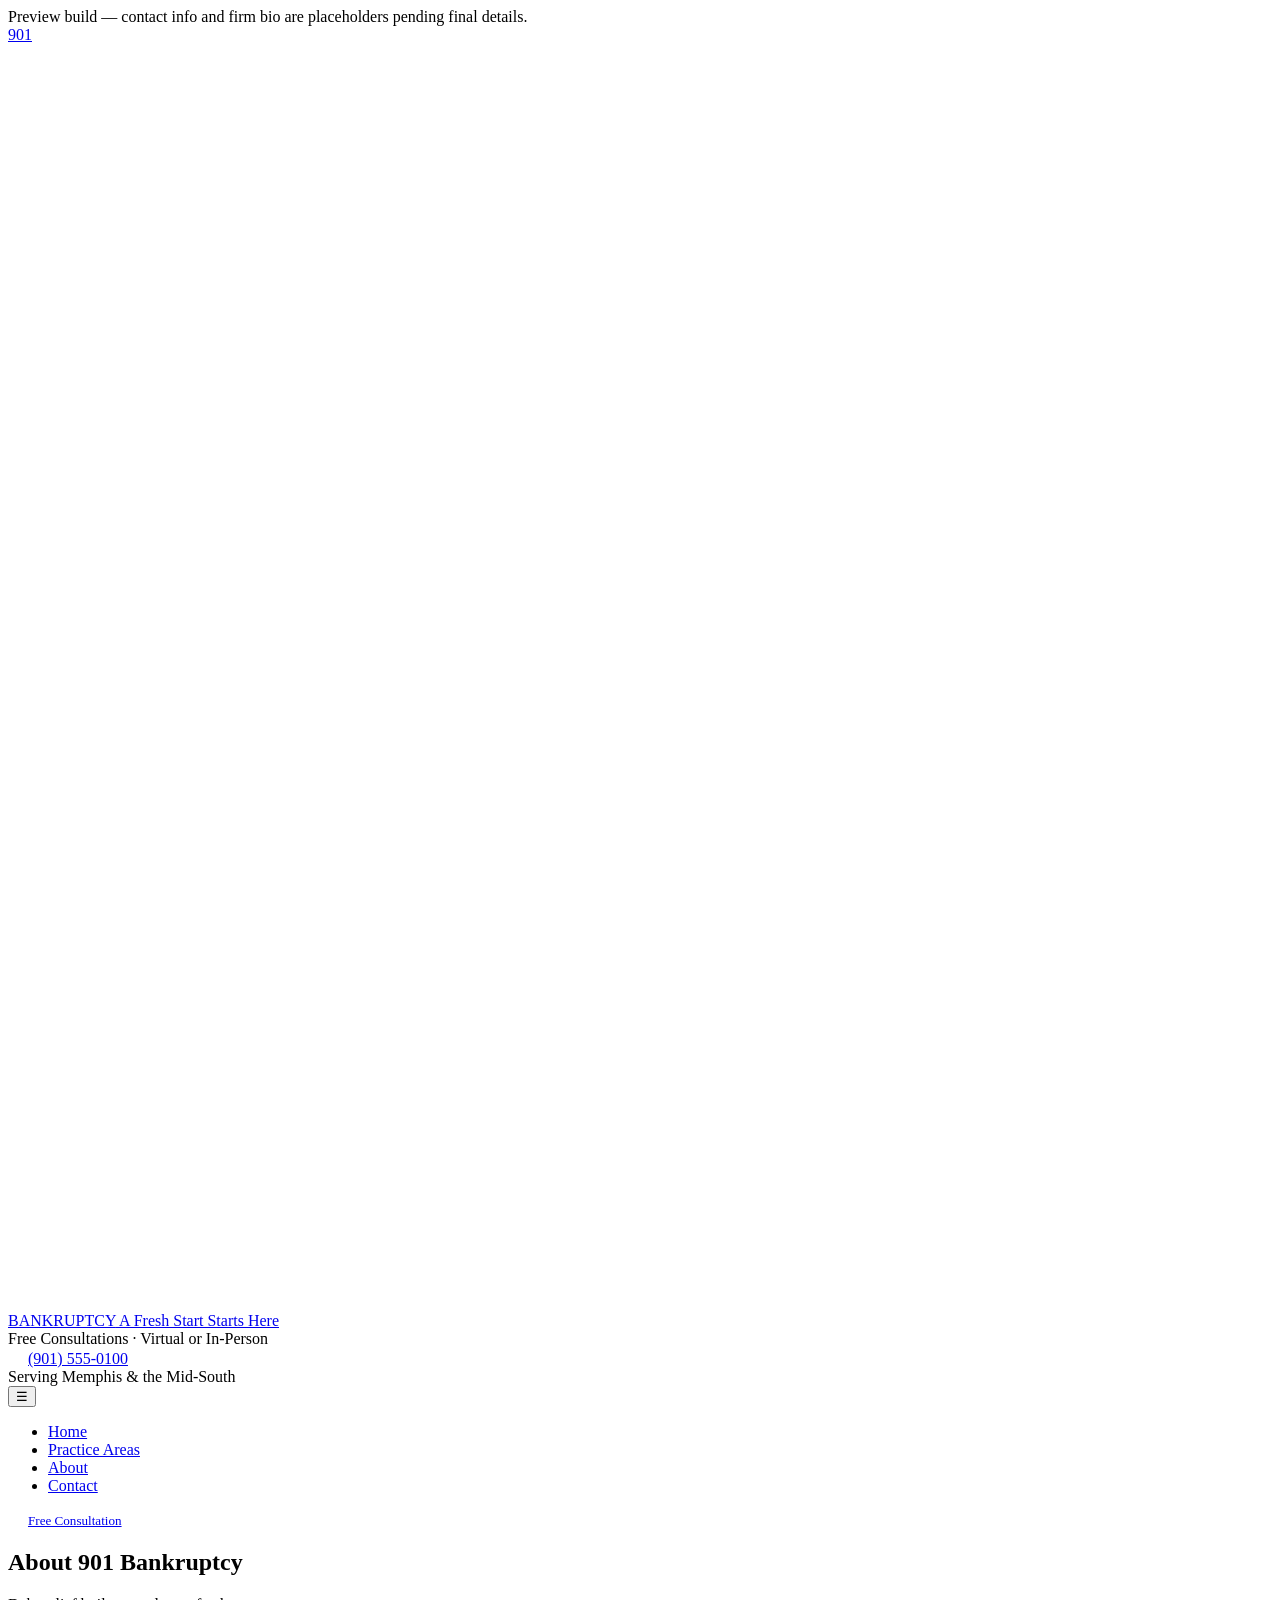
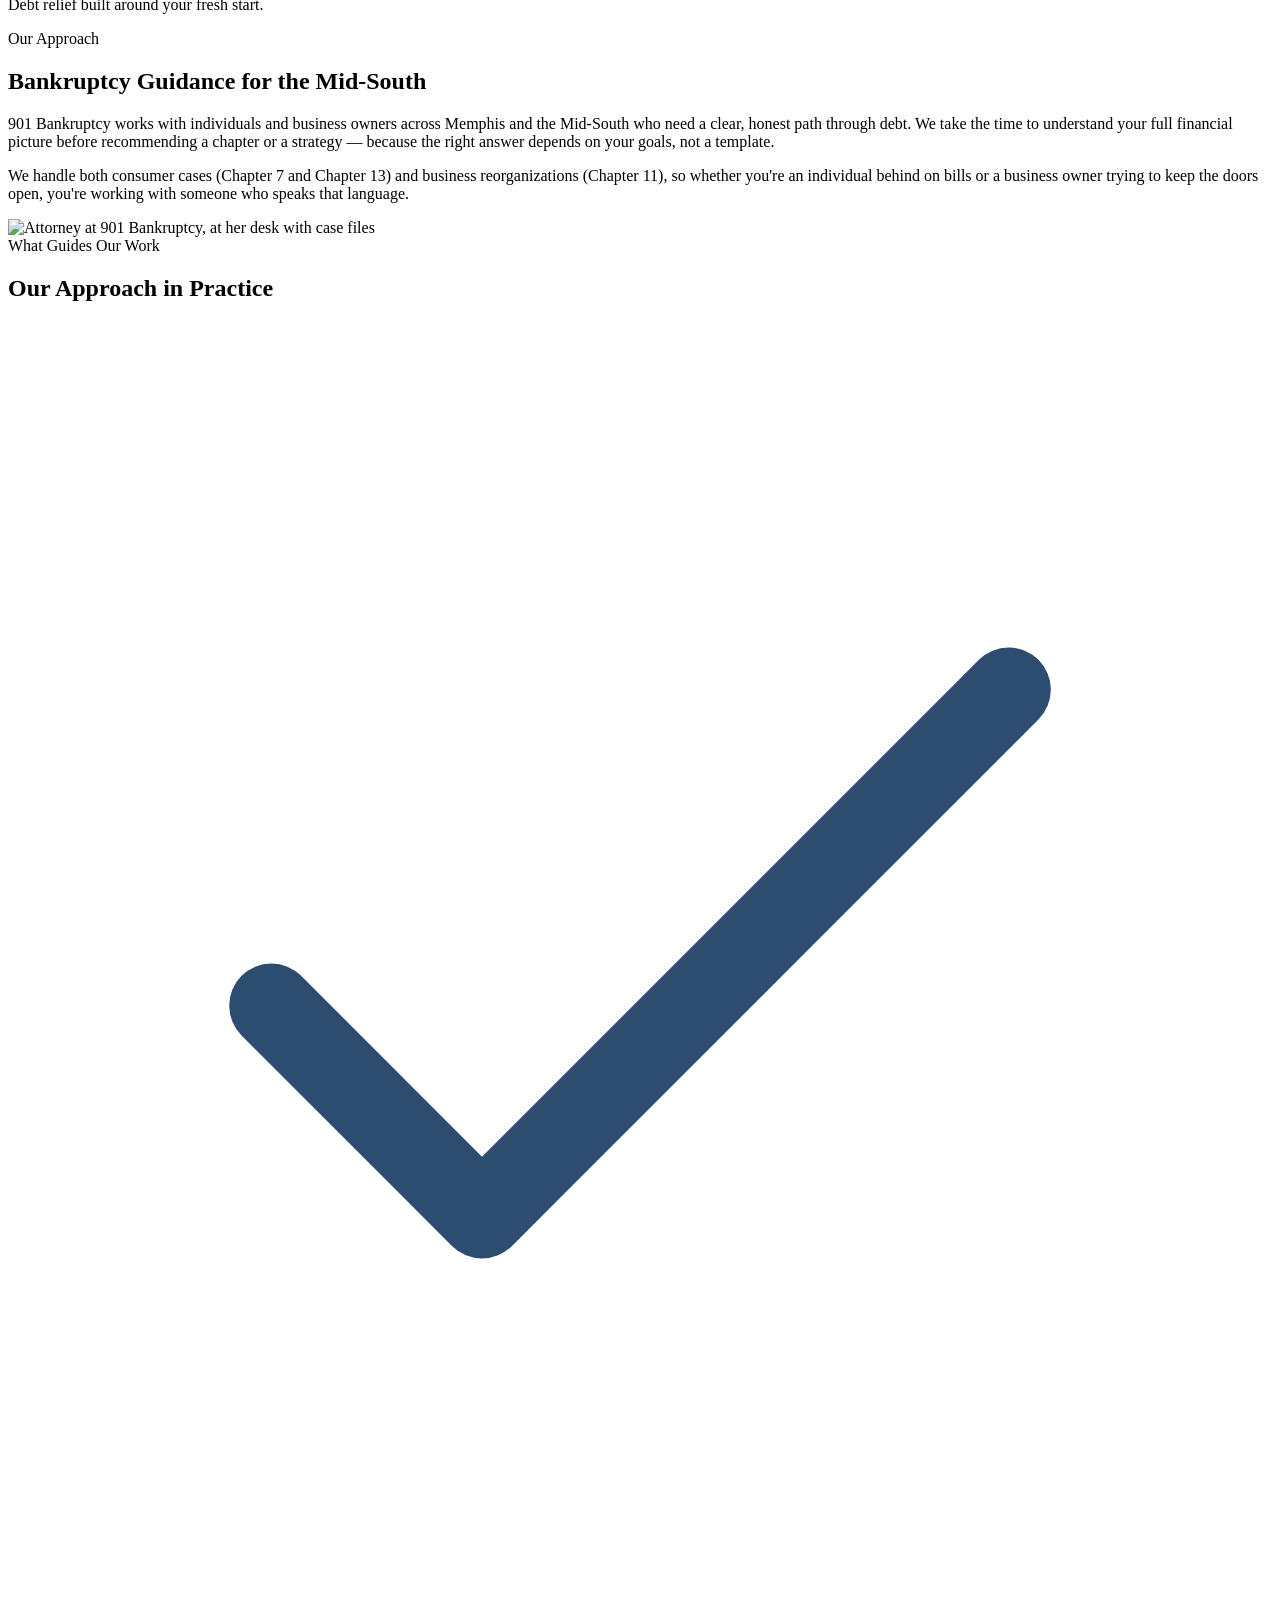
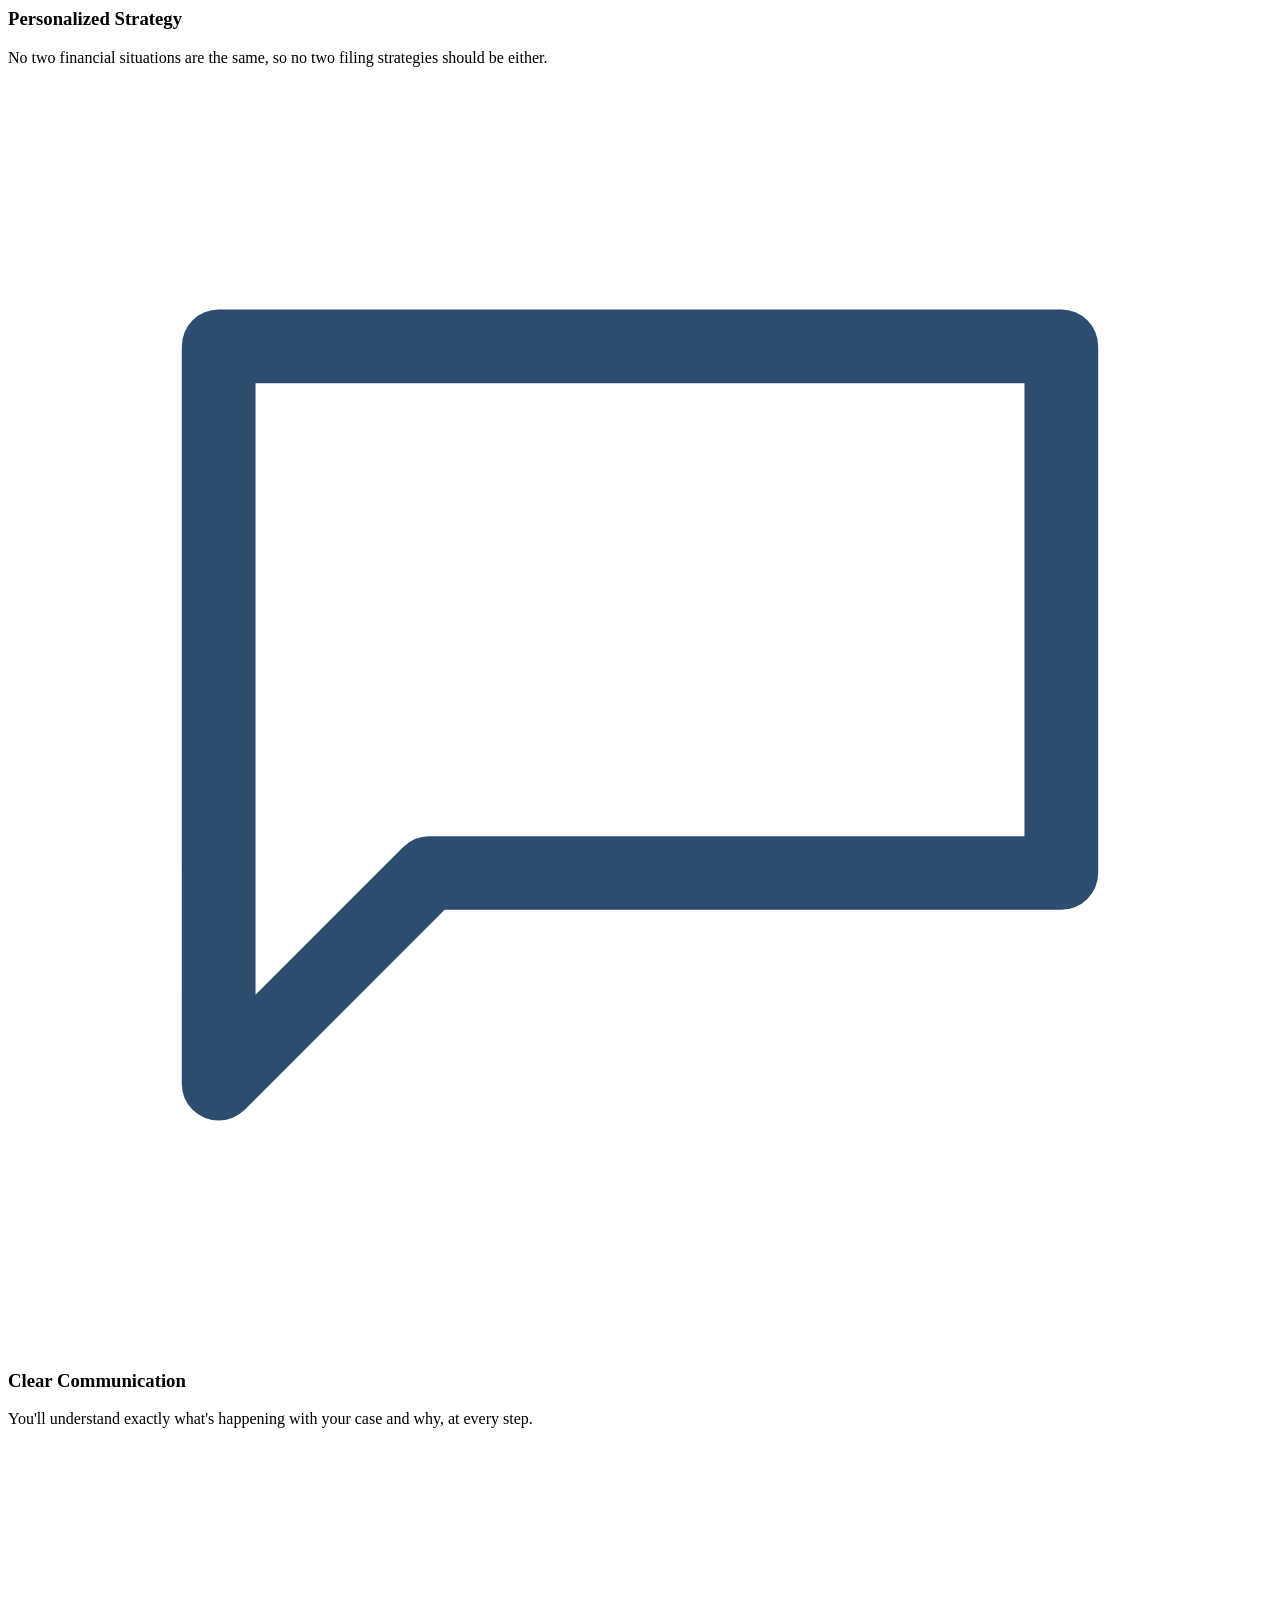
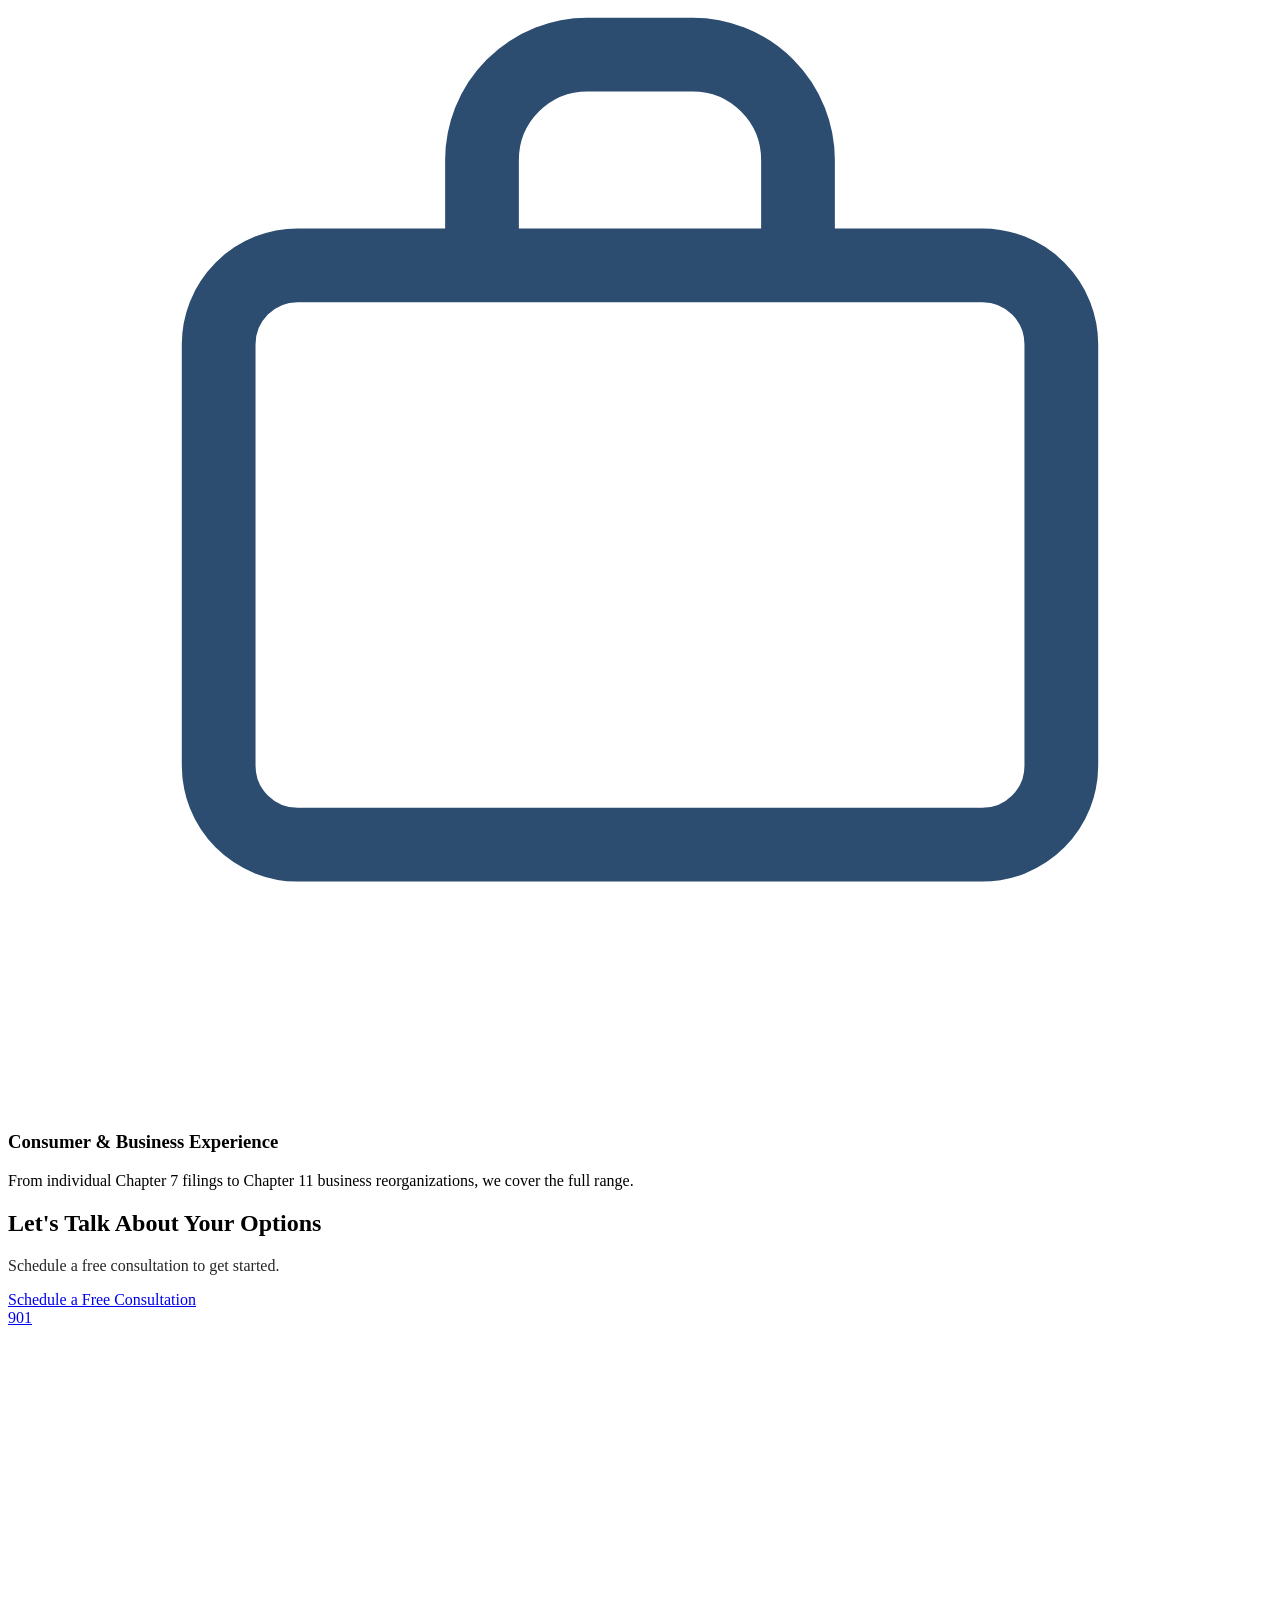
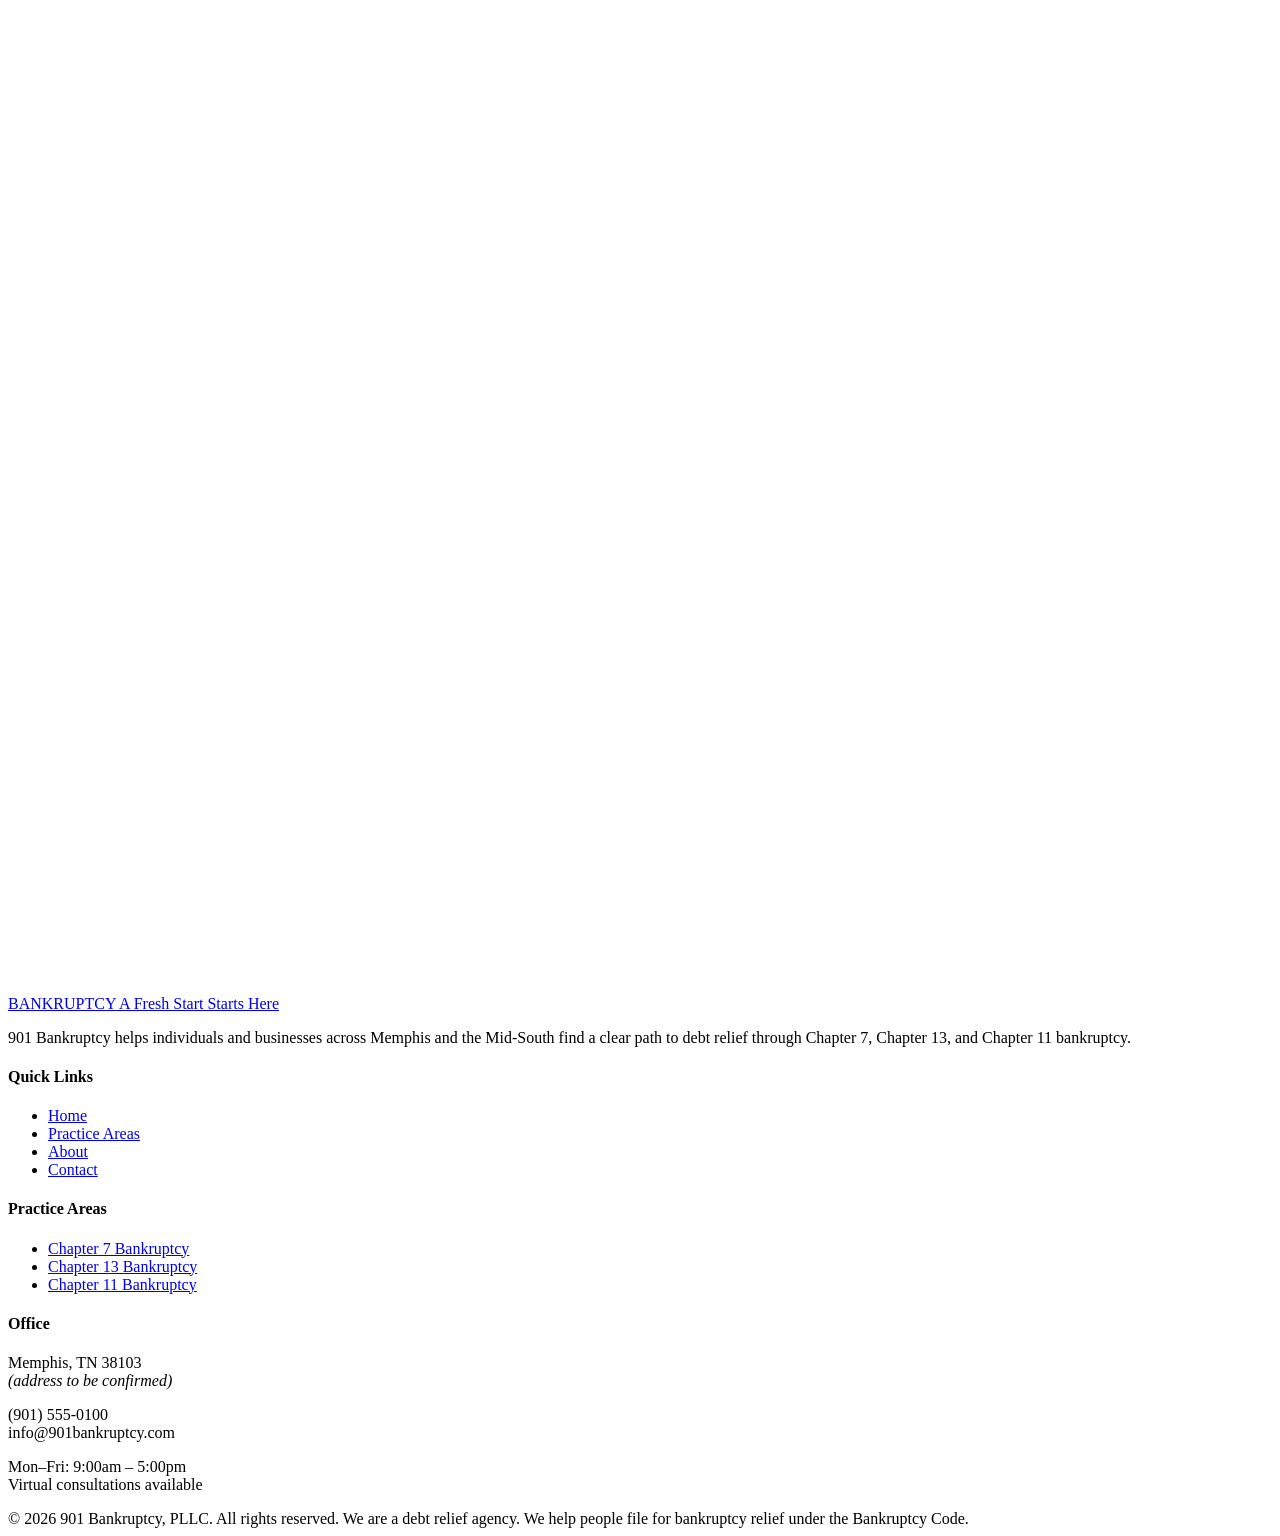
==== about.html @ 221bcee3 "Add files via upload" ====
<!DOCTYPE html>
<html lang="en">
<head>
<meta charset="UTF-8">
<meta name="viewport" content="width=device-width, initial-scale=1.0">
<title>About | 901 Bankruptcy</title>
<meta name="description" content="Learn about 901 Bankruptcy's approach to consumer and business bankruptcy relief in Memphis and the Mid-South.">
<link rel="preconnect" href="https://fonts.googleapis.com">
<link href="https://fonts.googleapis.com/css2?family=Inter:wght@400;500;600;700&family=Poppins:wght@700;800;900&family=Playfair+Display:wght@700;800;900&display=swap" rel="stylesheet">
<link rel="stylesheet" href="css/style.css">
</head>
<body>
  <div class="placeholder-note">Preview build &mdash; contact info and firm bio are placeholders pending final details.</div>
  <header class="site-header">
    <div class="container">
      <a href="index.html" class="site-logo">
        <span class="mark">
          <span class="mark-901">901</span>
          <svg class="sunburst" viewBox="0 0 60 60" aria-hidden="true">
        <g class="rays" transform="translate(6,54)">
          <line x1="0" y1="0" x2="0" y2="-30" transform="rotate(-30)"/>
          <line x1="0" y1="0" x2="0" y2="-34" transform="rotate(-10)"/>
          <line x1="0" y1="0" x2="0" y2="-36" transform="rotate(10)"/>
          <line x1="0" y1="0" x2="0" y2="-34" transform="rotate(30)"/>
          <line x1="0" y1="0" x2="0" y2="-30" transform="rotate(50)"/>
        </g>
      </svg>
        </span>
        <span class="wordwrap">
          <span class="word">BANKRUPTCY</span>
          <span class="tagline">A Fresh Start Starts Here</span>
        </span>
      </a>
      <div class="header-cta">
        <div class="top-note">Free Consultations &middot; Virtual or In-Person</div>
        <div class="phone-row">
          <span class="phone-icon"><svg width="16" height="16" viewBox="0 0 24 24" fill="none" xmlns="http://www.w3.org/2000/svg">
        <path d="M6.6 10.8c1.4 2.8 3.8 5.1 6.6 6.6l2.2-2.2c.3-.3.7-.4 1-.2 1.1.4 2.3.6 3.6.6.6 0 1 .4 1 1V20c0 .6-.4 1-1 1C10.9 21 3 13.1 3 3.4c0-.6.4-1 1-1h3.4c.6 0 1 .4 1 1 0 1.3.2 2.5.6 3.6.1.4 0 .8-.2 1L6.6 10.8z" fill="white"/>
      </svg></span>
          <a href="tel:19015550100" class="consult-line">(901) 555-0100</a>
        </div>
        <div class="serve-note">Serving Memphis &amp; the Mid-South</div>
      </div>
    </div>
  </header>
  <nav class="main-nav">
    <div class="container">
      <button class="nav-toggle" aria-label="Toggle navigation" onclick="document.querySelector('.nav-links').classList.toggle('open')">&#9776;</button>
      <ul class="nav-links">
          <li><a href="index.html">Home</a></li>
          <li><a href="practice-areas.html">Practice Areas</a></li>
          <li><a href="about.html" class="active">About</a></li>
          <li><a href="contact.html">Contact</a></li>
      </ul>
      <a href="contact.html" class="btn btn-primary" style="padding:10px 20px;font-size:0.82rem;margin:10px 0;">Free Consultation</a>
    </div>
  </nav>

<section class="page-header">
    <div class="container">
      <h1>About 901 Bankruptcy</h1>
      <p>Debt relief built around your fresh start.</p>
    </div>
  </section>

  <section class="section">
    <div class="container">
      <div class="grid grid-2" style="align-items:center;">
        <div>
          <span class="eyebrow">Our Approach</span>
          <h2>Bankruptcy Guidance for the Mid-South</h2>
          <p>901 Bankruptcy works with individuals and business owners across Memphis and the Mid-South who need a clear, honest path through debt. We take the time to understand your full financial picture before recommending a chapter or a strategy &mdash; because the right answer depends on your goals, not a template.</p>
          <p>We handle both consumer cases (Chapter 7 and Chapter 13) and business reorganizations (Chapter 11), so whether you're an individual behind on bills or a business owner trying to keep the doors open, you're working with someone who speaks that language.</p>
        </div>
        <div>
<div class="photo-real ratio-4-3">
              <img src="assets/toni-parker-about.jpg" alt="Attorney at 901 Bankruptcy, at her desk with case files" loading="lazy">
            </div>
        </div>
      </div>
    </div>
  </section>

  <section class="section section-tint">
    <div class="container">
      <div class="section-head">
        <span class="eyebrow">What Guides Our Work</span>
        <h2>Our Approach in Practice</h2>
      </div>
      <div class="grid grid-3">
        <div class="card">
<div class="icon-badge"><svg viewBox="0 0 24 24" fill="none" xmlns="http://www.w3.org/2000/svg"><path d="M5 13l4 4L19 7" stroke="#2c4c70" stroke-width="1.6" stroke-linecap="round" stroke-linejoin="round"/></svg></div>
          <h3>Personalized Strategy</h3>
          <p>No two financial situations are the same, so no two filing strategies should be either.</p>
        </div>
        <div class="card">
<div class="icon-badge"><svg viewBox="0 0 24 24" fill="none" xmlns="http://www.w3.org/2000/svg"><path d="M4 5h16v10H8l-4 4V5z" stroke="#2c4c70" stroke-width="1.4" stroke-linejoin="round"/></svg></div>
          <h3>Clear Communication</h3>
          <p>You'll understand exactly what's happening with your case and why, at every step.</p>
        </div>
        <div class="card">
<div class="icon-badge"><svg viewBox="0 0 24 24" fill="none" xmlns="http://www.w3.org/2000/svg"><rect x="4" y="8" width="16" height="11" rx="1.5" stroke="#2c4c70" stroke-width="1.4"/><path d="M9 8V6a2 2 0 012-2h2a2 2 0 012 2v2" stroke="#2c4c70" stroke-width="1.4"/></svg></div>
          <h3>Consumer &amp; Business Experience</h3>
          <p>From individual Chapter 7 filings to Chapter 11 business reorganizations, we cover the full range.</p>
        </div>
      </div>
    </div>
  </section>

  <section class="cta-banner">
    <div class="container">
      <h2>Let's Talk About Your Options</h2>
      <p style="color:var(--navy-dark);opacity:0.85;">Schedule a free consultation to get started.</p>
      <a href="contact.html" class="btn btn-navy">Schedule a Free Consultation</a>
    </div>
  </section>

  <footer class="site-footer">
    <div class="container">
      <div class="footer-grid">
        <div>
          <a href="index.html" class="site-logo footer-logo">
        <span class="mark">
          <span class="mark-901">901</span>
          <svg class="sunburst" viewBox="0 0 60 60" aria-hidden="true">
        <g class="rays" transform="translate(6,54)">
          <line x1="0" y1="0" x2="0" y2="-30" transform="rotate(-30)"/>
          <line x1="0" y1="0" x2="0" y2="-34" transform="rotate(-10)"/>
          <line x1="0" y1="0" x2="0" y2="-36" transform="rotate(10)"/>
          <line x1="0" y1="0" x2="0" y2="-34" transform="rotate(30)"/>
          <line x1="0" y1="0" x2="0" y2="-30" transform="rotate(50)"/>
        </g>
      </svg>
        </span>
        <span class="wordwrap">
          <span class="word">BANKRUPTCY</span>
          <span class="tagline">A Fresh Start Starts Here</span>
        </span>
      </a>
          <p style="margin-top:16px;">901 Bankruptcy helps individuals and businesses across Memphis and the Mid-South find a clear path to debt relief through Chapter 7, Chapter 13, and Chapter 11 bankruptcy.</p>
        </div>
        <div>
          <h4>Quick Links</h4>
          <ul class="footer-links">
            <li><a href="index.html">Home</a></li>
            <li><a href="practice-areas.html">Practice Areas</a></li>
            <li><a href="about.html">About</a></li>
            <li><a href="contact.html">Contact</a></li>
          </ul>
        </div>
        <div>
          <h4>Practice Areas</h4>
          <ul class="footer-links">
            <li><a href="practice-areas.html#chapter-7">Chapter 7 Bankruptcy</a></li>
            <li><a href="practice-areas.html#chapter-13">Chapter 13 Bankruptcy</a></li>
            <li><a href="practice-areas.html#chapter-11">Chapter 11 Bankruptcy</a></li>
          </ul>
        </div>
        <div>
          <h4>Office</h4>
          <p>Memphis, TN 38103<br><em>(address to be confirmed)</em></p>
          <p>(901) 555-0100<br>info@901bankruptcy.com</p>
          <p>Mon&ndash;Fri: 9:00am &ndash; 5:00pm<br>Virtual consultations available</p>
        </div>
      </div>
      <div class="footer-bottom">
        <span>&copy; 2026 901 Bankruptcy, PLLC. All rights reserved.</span>
        <span>We are a debt relief agency. We help people file for bankruptcy relief under the Bankruptcy Code.</span>
      </div>
    </div>
  </footer>
</body>
</html>
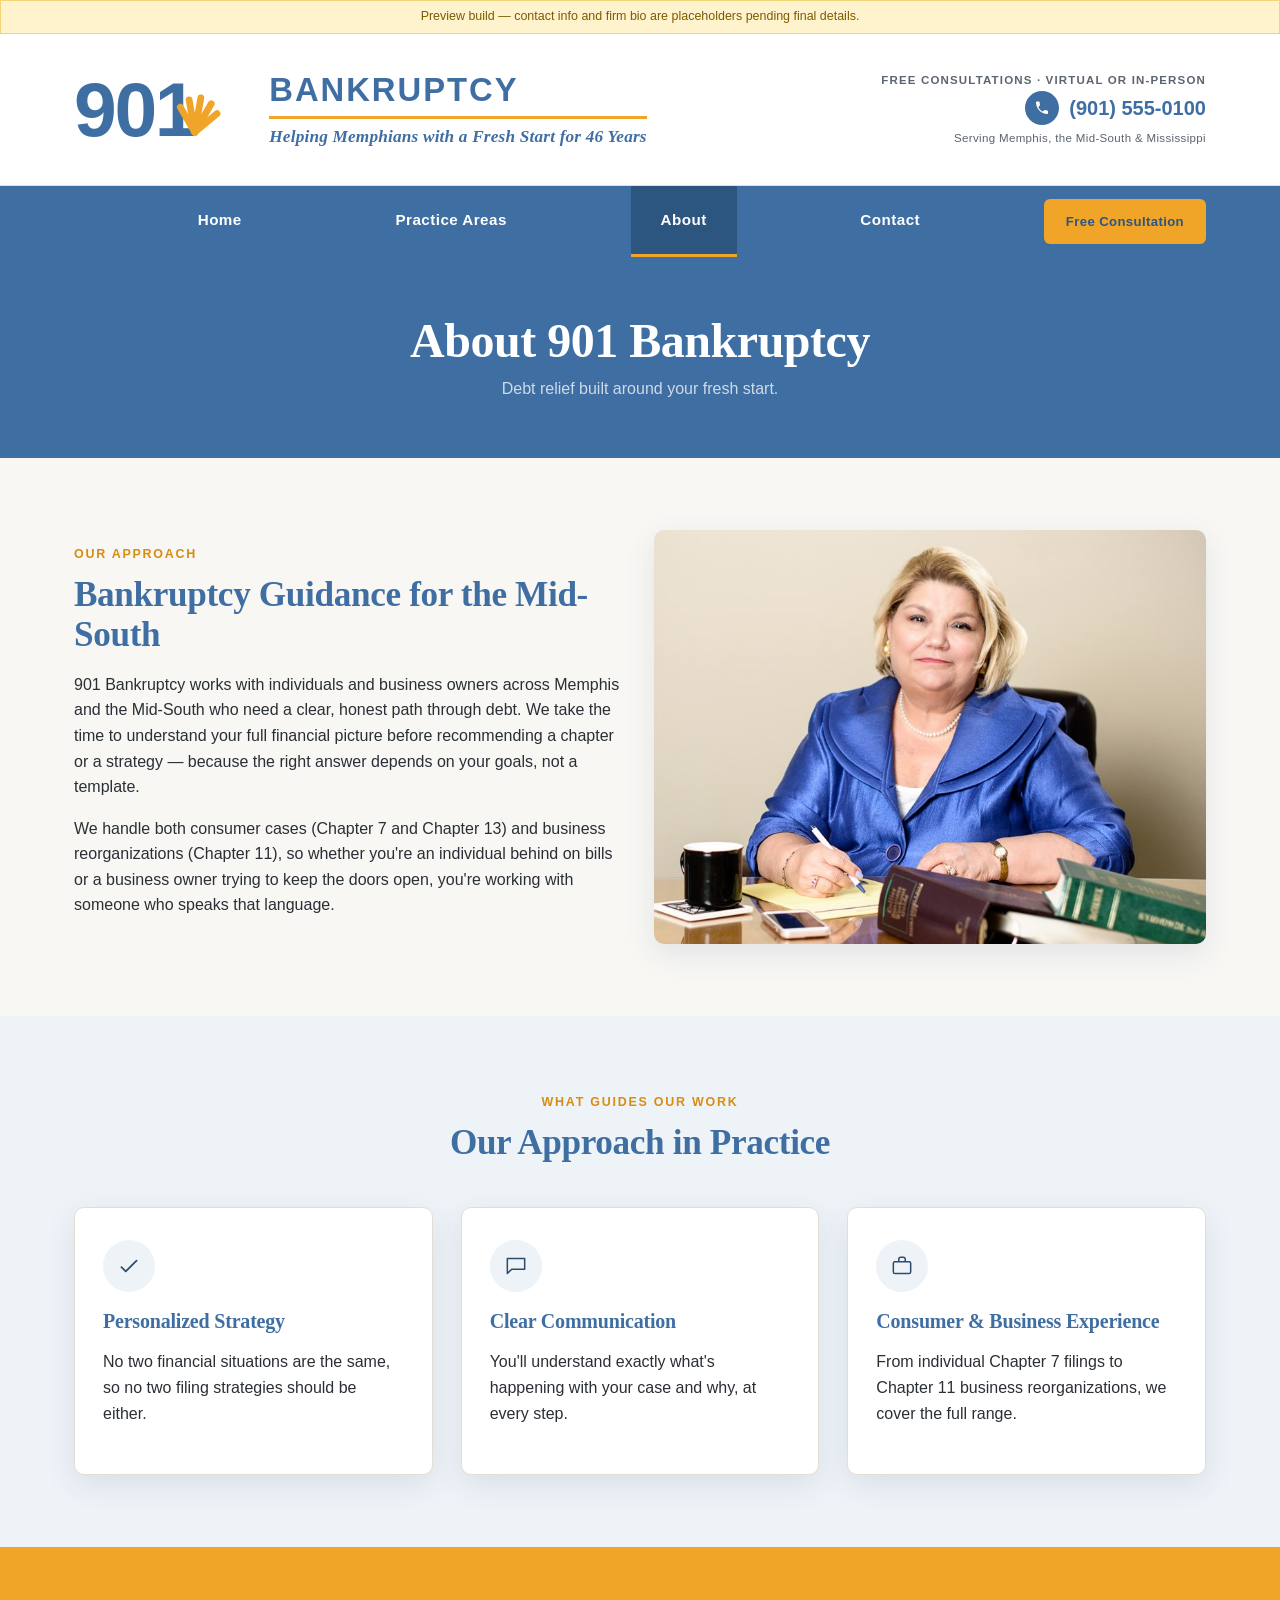
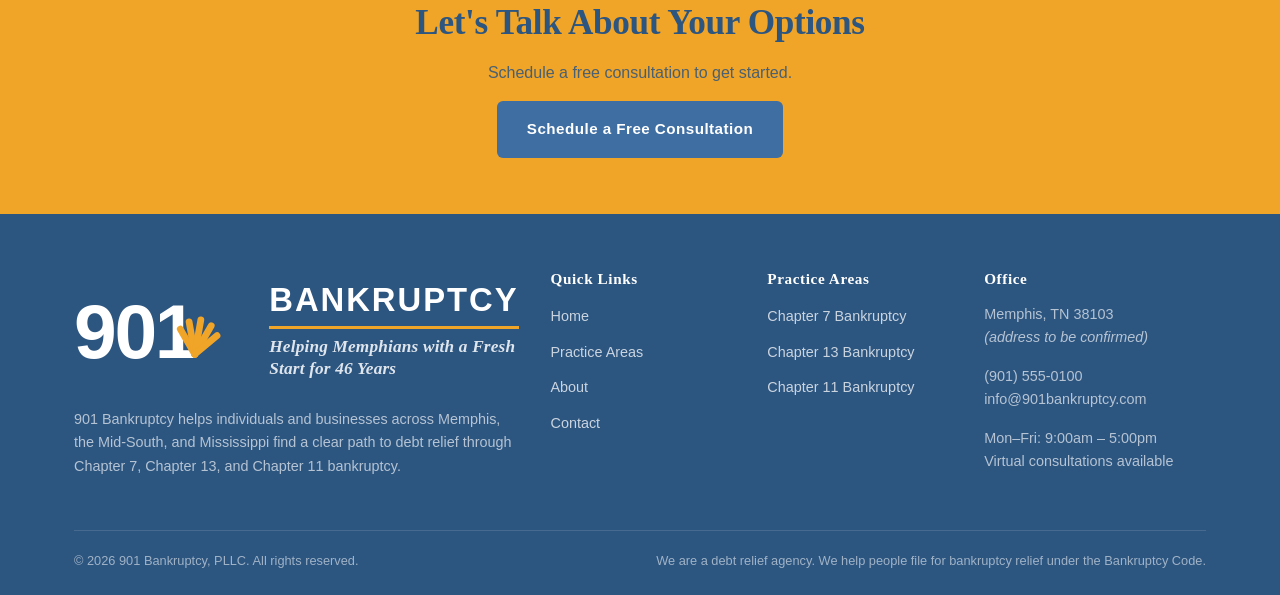
==== commit 450537f4: "Revise contact info and firm bio in about.html Updated placeholder text and service area details in " ====
--- a/about.html
+++ b/about.html
@@ -11,6 +11,7 @@
 </head>
 <body>
   <div class="placeholder-note">Preview build &mdash; contact info and firm bio are placeholders pending final details.</div>
+  <div class="site-top">
   <header class="site-header">
     <div class="container">
       <a href="index.html" class="site-logo">
@@ -28,7 +29,7 @@
         </span>
         <span class="wordwrap">
           <span class="word">BANKRUPTCY</span>
-          <span class="tagline">A Fresh Start Starts Here</span>
+          <span class="tagline">Helping Memphians with a Fresh Start for 46 Years</span>
         </span>
       </a>
       <div class="header-cta">
@@ -39,7 +40,7 @@
       </svg></span>
           <a href="tel:19015550100" class="consult-line">(901) 555-0100</a>
         </div>
-        <div class="serve-note">Serving Memphis &amp; the Mid-South</div>
+        <div class="serve-note">Serving Memphis, the Mid-South &amp; Mississippi</div>
       </div>
     </div>
   </header>
@@ -55,6 +56,7 @@
       <a href="contact.html" class="btn btn-primary" style="padding:10px 20px;font-size:0.82rem;margin:10px 0;">Free Consultation</a>
     </div>
   </nav>
+  </div>
 
 <section class="page-header">
     <div class="container">
@@ -134,10 +136,10 @@
         </span>
         <span class="wordwrap">
           <span class="word">BANKRUPTCY</span>
-          <span class="tagline">A Fresh Start Starts Here</span>
+          <span class="tagline">Helping Memphians with a Fresh Start for 46 Years</span>
         </span>
       </a>
-          <p style="margin-top:16px;">901 Bankruptcy helps individuals and businesses across Memphis and the Mid-South find a clear path to debt relief through Chapter 7, Chapter 13, and Chapter 11 bankruptcy.</p>
+          <p style="margin-top:16px;">901 Bankruptcy helps individuals and businesses across Memphis, the Mid-South, and Mississippi find a clear path to debt relief through Chapter 7, Chapter 13, and Chapter 11 bankruptcy.</p>
         </div>
         <div>
           <h4>Quick Links</h4>
--- a/css/style.css
+++ b/css/style.css
@@ -0,0 +1,864 @@
+/* ============================================================
+   901 Bankruptcy — site stylesheet
+   Palette: lighter navy + off-white + gold accent (fresh-start theme)
+   ============================================================ */
+
+:root {
+  --navy: #3f6ea3;        /* lighter, more sophisticated blue (primary) */
+  --navy-dark: #2c5580;   /* deeper blue for hover / dark sections */
+  --navy-deep: #1c3a5c;   /* reserved for the darkest accents (skyline, text-on-light) */
+  --navy-tint: #eef3f8;   /* very light blue tint for section backgrounds */
+  --gold: #f0a428;        /* sunburst gold */
+  --gold-dark: #d98c12;   /* hover state for gold */
+  --off-white: #f8f7f4;   /* body background, replaces cream */
+  --white: #ffffff;
+  --warm-gray: #e7e4dd;   /* top utility bar background */
+  --text: #2a2f36;
+  --text-muted: #5b6470;
+  --border: #e2ded4;
+  --shadow: 0 10px 30px rgba(31, 58, 88, 0.10);
+  --radius: 10px;
+  --max-width: 1180px;
+  --font-body: "Inter", "Segoe UI", "Helvetica Neue", Arial, sans-serif;
+  --font-head: "Playfair Display", Georgia, "Times New Roman", serif;
+  --font-logo: "Poppins", "Segoe UI", Arial, sans-serif;
+}
+
+* { box-sizing: border-box; }
+
+html { scroll-behavior: smooth; }
+
+body {
+  margin: 0;
+  font-family: var(--font-body);
+  color: var(--text);
+  background: var(--off-white);
+  line-height: 1.6;
+}
+
+img { max-width: 100%; display: block; }
+
+a { color: inherit; text-decoration: none; }
+
+.container {
+  max-width: var(--max-width);
+  margin: 0 auto;
+  padding: 0 24px;
+}
+
+h1, h2, h3, h4 {
+  font-family: var(--font-head);
+  color: var(--navy);
+  line-height: 1.15;
+  margin: 0 0 16px;
+  font-weight: 900;
+  letter-spacing: -0.01em;
+}
+
+h1 { font-size: clamp(2rem, 4vw, 3rem); }
+h2 { font-size: clamp(1.6rem, 3vw, 2.2rem); }
+h3 { font-size: 1.25rem; }
+
+p { margin: 0 0 16px; color: var(--text); }
+
+.eyebrow {
+  display: inline-block;
+  color: var(--gold-dark);
+  font-weight: 700;
+  letter-spacing: 0.14em;
+  text-transform: uppercase;
+  font-size: 0.78rem;
+  margin-bottom: 10px;
+}
+
+.underline-gold {
+  text-decoration: underline;
+  text-decoration-color: var(--gold);
+  text-decoration-thickness: 4px;
+  text-underline-offset: 4px;
+}
+
+/* ---------- Buttons ---------- */
+.btn {
+  display: inline-block;
+  padding: 14px 28px;
+  border-radius: 6px;
+  font-weight: 700;
+  letter-spacing: 0.03em;
+  cursor: pointer;
+  border: 2px solid transparent;
+  transition: all 0.15s ease;
+  font-size: 0.95rem;
+}
+
+.btn-primary {
+  background: var(--gold);
+  color: var(--navy-dark);
+}
+.btn-primary:hover { background: var(--gold-dark); }
+
+.btn-outline {
+  background: transparent;
+  border-color: var(--white);
+  color: var(--white);
+}
+.btn-outline:hover { background: rgba(255,255,255,0.12); }
+
+.btn-navy {
+  background: var(--navy);
+  color: var(--white);
+}
+.btn-navy:hover { background: var(--navy-dark); }
+
+/* ---------- Site header (logo + CTA row) ---------- */
+.site-header {
+  background: var(--white);
+  padding: 14px 0;
+  border-bottom: 1px solid var(--border);
+}
+.site-header .container {
+  display: flex;
+  align-items: center;
+  justify-content: space-between;
+  flex-wrap: wrap;
+  gap: 18px;
+}
+.header-cta { text-align: right; }
+.header-cta .top-note {
+  font-size: 0.72rem;
+  letter-spacing: 0.1em;
+  text-transform: uppercase;
+  color: var(--text-muted);
+  font-weight: 700;
+}
+.header-cta .consult-line {
+  font-size: 1.25rem;
+  font-weight: 800;
+  color: var(--navy);
+  margin: 3px 0;
+}
+.header-cta .phone-row {
+  display: flex;
+  align-items: center;
+  gap: 10px;
+  justify-content: flex-end;
+}
+.header-cta .phone-icon {
+  width: 34px;
+  height: 34px;
+  border-radius: 50%;
+  background: var(--navy);
+  color: var(--white);
+  display: flex;
+  align-items: center;
+  justify-content: center;
+  flex-shrink: 0;
+}
+.header-cta .serve-note {
+  font-size: 0.72rem;
+  color: var(--text-muted);
+  letter-spacing: 0.03em;
+  margin-top: 2px;
+}
+@media (max-width: 640px) {
+  .site-header .container { justify-content: center; text-align: center; }
+  .header-cta { text-align: center; }
+  .header-cta .phone-row { justify-content: center; }
+}
+
+/* ---------- Top utility bar ---------- */
+.top-bar {
+  background: var(--warm-gray);
+  border-bottom: 1px solid var(--border);
+  font-size: 0.85rem;
+}
+.top-bar .container {
+  display: flex;
+  align-items: center;
+  justify-content: space-between;
+  flex-wrap: wrap;
+  gap: 8px;
+  padding-top: 10px;
+  padding-bottom: 10px;
+}
+.top-bar .top-note {
+  color: var(--text-muted);
+  font-weight: 600;
+  letter-spacing: 0.02em;
+}
+.top-bar .top-cta {
+  display: flex;
+  align-items: center;
+  gap: 14px;
+}
+.top-bar .phone-link {
+  display: flex;
+  align-items: center;
+  gap: 8px;
+  font-weight: 800;
+  color: var(--navy);
+  font-size: 1.05rem;
+}
+.top-bar .phone-icon {
+  width: 30px;
+  height: 30px;
+  border-radius: 50%;
+  background: var(--navy);
+  color: var(--white);
+  display: flex;
+  align-items: center;
+  justify-content: center;
+  flex-shrink: 0;
+}
+.top-bar .consult-btn {
+  background: var(--navy);
+  color: var(--white);
+  padding: 8px 16px;
+  border-radius: 6px;
+  font-weight: 700;
+  font-size: 0.82rem;
+}
+.top-bar .consult-btn:hover { background: var(--navy-dark); }
+
+/* ---------- Logo ---------- */
+.site-logo { display: flex; align-items: center; gap: 22px; }
+.site-logo .mark { position: relative; display: flex; align-items: center; }
+.site-logo .mark-901 {
+  font-family: var(--font-logo);
+  font-weight: 900;
+  font-size: 4.8rem;
+  color: var(--navy);
+  letter-spacing: -0.03em;
+}
+.site-logo .sunburst { width: 58px; height: 58px; margin-left: -6px; overflow: visible; }
+.sunburst .rays line { stroke: var(--gold); stroke-width: 7; stroke-linecap: round; }
+.site-logo .wordwrap { display: flex; flex-direction: column; line-height: 1.1; }
+.site-logo .word {
+  font-family: var(--font-logo);
+  font-weight: 900;
+  letter-spacing: 0.06em;
+  color: var(--navy);
+  font-size: 2.05rem;
+  padding-bottom: 8px;
+  border-bottom: 3px solid var(--gold);
+  display: inline-block;
+}
+.site-logo .tagline {
+  font-family: var(--font-head);
+  font-size: 1.08rem;
+  letter-spacing: 0.01em;
+  text-transform: none;
+  font-style: italic;
+  color: var(--navy);
+  font-weight: 700;
+  margin-top: 7px;
+  max-width: 520px;
+  white-space: normal;
+  line-height: 1.25;
+}
+@media (max-width: 900px) {
+  .site-logo .mark-901 { font-size: 3.6rem; }
+  .site-logo .sunburst { width: 46px; height: 46px; }
+  .site-logo .word { font-size: 1.6rem; }
+  .site-logo .tagline { max-width: 320px; font-size: 0.95rem; }
+}
+@media (max-width: 640px) {
+  .site-logo .mark-901 { font-size: 2.8rem; }
+  .site-logo .sunburst { width: 36px; height: 36px; }
+  .site-logo .word { font-size: 1.25rem; }
+  .site-logo .tagline { max-width: 220px; font-size: 0.82rem; }
+}
+.site-footer .site-logo .word { border-bottom-color: var(--gold); }
+.site-footer .site-logo .tagline { color: rgba(255,255,255,0.85); }
+
+/* ---------- Sticky top (logo/CTA row + nav stay pinned together) ---------- */
+.site-top {
+  position: sticky;
+  top: 0;
+  z-index: 60;
+}
+
+/* ---------- Main nav ---------- */
+.main-nav {
+  background: var(--navy);
+}
+.main-nav .container {
+  display: flex;
+  align-items: stretch;
+  justify-content: space-between;
+}
+.main-nav .container > .btn-primary { align-self: center; }
+.nav-links {
+  display: flex;
+  align-items: stretch;
+  list-style: none;
+  margin: 0;
+  padding: 0;
+  flex: 1;
+  justify-content: space-evenly;
+}
+.nav-links li { display: flex; }
+.nav-links a {
+  display: flex;
+  align-items: center;
+  height: 100%;
+  padding: 22px 30px;
+  color: var(--white);
+  font-weight: 700;
+  font-size: 0.95rem;
+  letter-spacing: 0.03em;
+  border-bottom: 3px solid transparent;
+  transition: background 0.15s ease, border-color 0.15s ease;
+  white-space: nowrap;
+}
+.nav-links a:hover,
+.nav-links a.active {
+  background: var(--navy-dark);
+  border-bottom-color: var(--gold);
+}
+.header-mini-logo { display: none; }
+.nav-toggle {
+  display: none;
+  background: none;
+  border: none;
+  color: var(--white);
+  font-size: 1.6rem;
+  cursor: pointer;
+}
+
+@media (max-width: 860px) {
+  .nav-toggle { display: block; }
+  .nav-links {
+    display: none;
+    flex-direction: column;
+    width: 100%;
+    position: absolute;
+    top: 100%;
+    left: 0;
+    background: var(--navy);
+  }
+  .nav-links.open { display: flex; }
+  .nav-links li { display: block; width: 100%; }
+  .nav-links a { height: auto; padding: 14px 20px; }
+  .main-nav .container { position: relative; flex-wrap: wrap; padding-top: 8px; padding-bottom: 8px; }
+  .top-bar .container { justify-content: center; text-align: center; }
+}
+
+/* ---------- Hero (Memphis skyline watermark + rotating headline carousel) ---------- */
+.hero {
+  position: relative;
+  overflow: hidden;
+  background: var(--white);
+}
+.hero-skyline {
+  position: absolute;
+  inset: 0;
+  width: 100%;
+  height: 100%;
+  z-index: 0;
+  background-image: url("../assets/memphis-skyline.jpg");
+  background-size: cover;
+  background-position: center 68%;
+  opacity: 0.4;
+  filter: grayscale(1) contrast(1.05) brightness(1.35);
+}
+.hero-skyline::after {
+  content: "";
+  position: absolute;
+  inset: 0;
+  background: linear-gradient(180deg, rgba(255,255,255,0.15) 0%, rgba(255,255,255,0.75) 100%);
+}
+.hero-grid {
+  position: relative;
+  z-index: 2;
+  display: grid;
+  grid-template-columns: minmax(280px, 40%) 1fr;
+  align-items: stretch;
+  min-height: 620px;
+}
+.hero-photo-col {
+  display: flex;
+  align-items: center;
+  justify-content: center;
+  padding: 56px 24px 56px 48px;
+}
+.hero-photo-frame {
+  position: relative;
+  width: 100%;
+  max-width: 380px;
+  aspect-ratio: 4 / 5;
+  border-radius: 14px;
+  overflow: hidden;
+  box-shadow: 0 25px 50px rgba(31,58,88,0.22);
+  border: 4px solid var(--white);
+}
+.hero-photo-frame img { width: 100%; height: 100%; object-fit: cover; }
+.hero-photo-frame::after {
+  content: "";
+  position: absolute;
+  inset: 0;
+  box-shadow: inset 0 0 0 1px rgba(44,76,112,0.15);
+  border-radius: 10px;
+  pointer-events: none;
+}
+.hero-copy-col {
+  display: flex;
+  align-items: center;
+  padding: 56px 48px 56px 24px;
+}
+.hero-copy { max-width: 620px; }
+.hero-copy .eyebrow { color: var(--gold-dark); }
+.hero-copy h1 { color: var(--navy); }
+.hero-copy p.lead {
+  font-size: 1.08rem;
+  color: var(--text-muted);
+}
+.hero-actions { display: flex; gap: 14px; flex-wrap: wrap; margin-top: 8px; }
+
+/* headline carousel: slides transition upward */
+.headline-carousel {
+  position: relative;
+  overflow: hidden;
+  min-height: clamp(150px, 17vw, 195px);
+  margin-bottom: 10px;
+}
+.headline-carousel .slide {
+  position: absolute;
+  top: 0; left: 0; width: 100%;
+  margin: 0;
+  color: var(--navy);
+  font-size: clamp(1.6rem, 3vw, 2.35rem);
+  line-height: 1.22;
+  transition: transform 0.7s cubic-bezier(.4,0,.2,1), opacity 0.7s ease;
+  will-change: transform, opacity;
+  /* default resting state = waiting "next" slide, off-screen below */
+  transform: translateY(100%);
+  opacity: 0;
+  z-index: 1;
+}
+.headline-carousel .slide.active {
+  transform: translateY(0);
+  opacity: 1;
+  z-index: 2;
+}
+.headline-carousel .slide.prev {
+  transform: translateY(-100%);
+  opacity: 0;
+  z-index: 1;
+}
+.carousel-dots {
+  display: flex;
+  gap: 10px;
+  margin: 4px 0 22px;
+}
+.carousel-dots .dot {
+  width: 10px; height: 10px;
+  border-radius: 50%;
+  background: var(--border);
+  border: none;
+  padding: 0;
+  cursor: pointer;
+  transition: background 0.2s ease, transform 0.2s ease;
+}
+.carousel-dots .dot.active { background: var(--gold); transform: scale(1.25); }
+
+@media (max-width: 900px) {
+  .hero-grid { grid-template-columns: 1fr; min-height: 0; }
+  .hero-photo-col { padding: 40px 24px 12px; }
+  .hero-copy-col { padding: 16px 24px 48px; }
+  .hero-photo-frame { max-width: 300px; }
+}
+
+.hero-media { position: relative; }
+.photo-real {
+  aspect-ratio: 4 / 5;
+  border-radius: var(--radius);
+  overflow: hidden;
+  box-shadow: var(--shadow);
+}
+.photo-real.ratio-4-3 { aspect-ratio: 4 / 3; }
+.photo-real img {
+  width: 100%;
+  height: 100%;
+  object-fit: cover;
+}
+
+.photo-placeholder {
+  aspect-ratio: 4 / 5;
+  border-radius: var(--radius);
+  background: linear-gradient(160deg, var(--navy) 0%, var(--navy-dark) 100%);
+  display: flex;
+  align-items: center;
+  justify-content: center;
+  color: var(--white);
+  text-align: center;
+  padding: 32px;
+  box-shadow: var(--shadow);
+  position: relative;
+  overflow: hidden;
+}
+.photo-placeholder::after {
+  content: "";
+  position: absolute;
+  inset: 0;
+  background: radial-gradient(circle at 30% 20%, rgba(240,164,40,0.25), transparent 55%);
+}
+.photo-placeholder .ph-icon {
+  width: 88px;
+  height: 88px;
+  margin: 0 auto 18px;
+  opacity: 0.85;
+}
+.photo-placeholder .ph-label {
+  font-weight: 700;
+  letter-spacing: 0.04em;
+  font-size: 0.95rem;
+  position: relative;
+  z-index: 1;
+}
+.photo-placeholder .ph-sub {
+  font-size: 0.8rem;
+  color: rgba(255,255,255,0.7);
+  margin-top: 6px;
+  position: relative;
+  z-index: 1;
+}
+
+@media (max-width: 860px) {
+  .hero .container { grid-template-columns: 1fr; }
+  .hero-media { order: -1; max-width: 340px; margin: 0 auto; }
+}
+
+/* ---------- Highlight strip ---------- */
+.highlight-strip {
+  background: var(--navy);
+  padding: 40px 0;
+  border-top: 4px solid var(--gold);
+}
+.highlight-grid {
+  display: flex;
+  align-items: stretch;
+  justify-content: center;
+}
+.highlight-item {
+  flex: 1 1 0;
+  text-align: center;
+  padding: 4px 16px;
+  position: relative;
+}
+.highlight-item + .highlight-item::before {
+  content: '';
+  position: absolute;
+  left: 0;
+  top: 50%;
+  transform: translateY(-50%);
+  width: 1px;
+  height: 56px;
+  background: rgba(255,255,255,0.22);
+}
+.highlight-label {
+  font-family: var(--font-logo);
+  font-weight: 900;
+  color: var(--gold);
+  letter-spacing: 0.03em;
+  font-size: 1.35rem;
+  line-height: 1.15;
+  white-space: nowrap;
+}
+@media (max-width: 1080px) {
+  .highlight-label { white-space: normal; font-size: 1.2rem; }
+}
+.highlight-sub {
+  font-size: 1rem;
+  font-weight: 600;
+  color: rgba(255,255,255,0.9);
+  margin-top: 8px;
+}
+@media (max-width: 860px) {
+  .highlight-grid { flex-wrap: wrap; gap: 28px 0; }
+  .highlight-item { flex: 1 1 50%; padding: 10px 16px; }
+  .highlight-item + .highlight-item::before { display: none; }
+  .highlight-label { font-size: 1.3rem; }
+  .highlight-sub { font-size: 0.88rem; }
+}
+@media (max-width: 460px) {
+  .highlight-item { flex: 1 1 100%; }
+}
+
+/* ---------- Sections ---------- */
+.section { padding: 72px 0; }
+.section-tight { padding: 48px 0; }
+.section-navy { background: var(--navy); color: var(--white); }
+.section-navy h2, .section-navy h3 { color: var(--white); }
+.section-navy p { color: rgba(255,255,255,0.82); }
+.section-tint { background: var(--navy-tint); }
+.section-head { max-width: 700px; margin: 0 auto 44px; text-align: center; }
+.section-head.left { margin-left: 0; text-align: left; }
+
+/* ---------- Cards / grids ---------- */
+.grid {
+  display: grid;
+  gap: 28px;
+}
+.grid-3 { grid-template-columns: repeat(3, 1fr); }
+.grid-2 { grid-template-columns: repeat(2, 1fr); }
+@media (max-width: 860px) {
+  .grid-3, .grid-2 { grid-template-columns: 1fr; }
+}
+
+.card {
+  background: var(--white);
+  border: 1px solid var(--border);
+  border-radius: var(--radius);
+  padding: 32px 28px;
+  box-shadow: var(--shadow);
+}
+.card .icon-badge {
+  width: 52px;
+  height: 52px;
+  border-radius: 50%;
+  background: var(--navy-tint);
+  display: flex;
+  align-items: center;
+  justify-content: center;
+  margin-bottom: 18px;
+}
+.card .icon-badge svg { width: 26px; height: 26px; }
+.card a.card-link {
+  color: var(--navy);
+  font-weight: 700;
+  font-size: 0.9rem;
+  display: inline-flex;
+  align-items: center;
+  gap: 6px;
+}
+.card a.card-link:hover { color: var(--gold-dark); }
+
+/* ---------- Stats strip ---------- */
+.stats-strip {
+  background: var(--navy);
+  color: var(--white);
+}
+.stats-strip .container {
+  display: grid;
+  grid-template-columns: repeat(4, 1fr);
+  gap: 24px;
+  padding: 40px 24px;
+  text-align: center;
+}
+.stats-strip .stat-num {
+  font-family: var(--font-head);
+  font-weight: 900;
+  font-size: 2.1rem;
+  color: var(--gold);
+}
+.stats-strip .stat-label {
+  font-size: 0.82rem;
+  letter-spacing: 0.05em;
+  color: rgba(255,255,255,0.75);
+  text-transform: uppercase;
+}
+@media (max-width: 860px) {
+  .stats-strip .container { grid-template-columns: repeat(2, 1fr); }
+}
+
+/* ---------- CTA banner ---------- */
+.cta-banner {
+  background: var(--gold);
+  color: var(--navy-dark);
+  text-align: center;
+  padding: 56px 24px;
+}
+.cta-banner h2 { color: var(--navy-dark); }
+
+/* ---------- Testimonials ---------- */
+.testimonial-card {
+  background: var(--white);
+  border-radius: var(--radius);
+  border: 1px solid var(--border);
+  padding: 28px;
+  box-shadow: var(--shadow);
+}
+.testimonial-card .stars { color: var(--gold); letter-spacing: 2px; margin-bottom: 10px; }
+.testimonial-card .name { font-weight: 700; color: var(--navy); margin-top: 12px; }
+
+/* ---------- Breadcrumb / page header ---------- */
+.page-header {
+  background: var(--navy);
+  color: var(--white);
+  padding: 56px 0;
+  text-align: center;
+}
+.page-header h1 { color: var(--white); margin-bottom: 8px; }
+.page-header p { color: rgba(255,255,255,0.75); margin: 0; }
+
+/* ---------- Practice area detail blocks ---------- */
+.pa-block {
+  display: grid;
+  grid-template-columns: 1fr 1fr;
+  gap: 48px;
+  align-items: center;
+  padding: 56px 0;
+  border-bottom: 1px solid var(--border);
+}
+.pa-block:last-child { border-bottom: none; }
+.pa-block.reverse .pa-media { order: 2; }
+.pa-media .photo-placeholder { aspect-ratio: 4/3; padding: 24px; }
+.pa-list { list-style: none; margin: 0; padding: 0; }
+.pa-list li {
+  padding-left: 30px;
+  position: relative;
+  margin-bottom: 10px;
+  color: var(--text-muted);
+}
+.pa-list li::before {
+  content: "";
+  position: absolute;
+  left: 0; top: 8px;
+  width: 14px; height: 14px;
+  background: var(--gold);
+  border-radius: 3px;
+}
+@media (max-width: 860px) {
+  .pa-block, .pa-block.reverse { grid-template-columns: 1fr; }
+  .pa-block.reverse .pa-media { order: 0; }
+}
+
+/* ---------- Contact page ---------- */
+.contact-grid {
+  display: grid;
+  grid-template-columns: 1fr 1.2fr;
+  gap: 40px;
+}
+@media (max-width: 860px) {
+  .contact-grid { grid-template-columns: 1fr; }
+}
+.contact-info-card {
+  background: var(--navy);
+  color: var(--white);
+  border-radius: var(--radius);
+  padding: 36px 32px;
+}
+.contact-info-card h3 { color: var(--white); }
+.contact-info-card .info-row {
+  display: flex;
+  gap: 14px;
+  margin-bottom: 22px;
+  align-items: flex-start;
+}
+.contact-info-card .info-row .ic {
+  width: 40px; height: 40px;
+  border-radius: 50%;
+  background: rgba(255,255,255,0.12);
+  display: flex; align-items: center; justify-content: center;
+  flex-shrink: 0;
+}
+.contact-info-card .info-row .label {
+  font-size: 0.75rem;
+  letter-spacing: 0.08em;
+  text-transform: uppercase;
+  color: var(--gold);
+  font-weight: 700;
+  margin-bottom: 2px;
+}
+.map-placeholder {
+  margin-top: 24px;
+  border-radius: var(--radius);
+  background: var(--navy-tint);
+  border: 1px dashed var(--border);
+  height: 160px;
+  display: flex;
+  align-items: center;
+  justify-content: center;
+  color: var(--text-muted);
+  font-size: 0.85rem;
+  text-align: center;
+  padding: 16px;
+}
+
+.form-card {
+  background: var(--white);
+  border: 1px solid var(--border);
+  border-radius: var(--radius);
+  padding: 36px 32px;
+  box-shadow: var(--shadow);
+}
+.form-row { display: grid; grid-template-columns: 1fr 1fr; gap: 18px; }
+@media (max-width: 600px) { .form-row { grid-template-columns: 1fr; } }
+.field { margin-bottom: 18px; }
+.field label {
+  display: block;
+  font-weight: 700;
+  font-size: 0.85rem;
+  color: var(--navy);
+  margin-bottom: 6px;
+}
+.field input, .field select, .field textarea {
+  width: 100%;
+  padding: 12px 14px;
+  border: 1px solid var(--border);
+  border-radius: 6px;
+  font-family: inherit;
+  font-size: 0.95rem;
+  background: var(--off-white);
+}
+.field textarea { min-height: 130px; resize: vertical; }
+.field input:focus, .field select:focus, .field textarea:focus {
+  outline: 2px solid var(--navy);
+  outline-offset: 1px;
+}
+.disclaimer-note {
+  font-size: 0.78rem;
+  color: var(--text-muted);
+  margin-top: 10px;
+}
+
+/* ---------- Footer ---------- */
+.site-footer {
+  background: var(--navy-dark);
+  color: rgba(255,255,255,0.85);
+  padding: 56px 0 24px;
+}
+.footer-grid {
+  display: grid;
+  grid-template-columns: 1.4fr 1fr 1fr 1.2fr;
+  gap: 32px;
+  padding-bottom: 36px;
+  border-bottom: 1px solid rgba(255,255,255,0.12);
+}
+@media (max-width: 860px) {
+  .footer-grid { grid-template-columns: 1fr 1fr; }
+}
+@media (max-width: 560px) {
+  .footer-grid { grid-template-columns: 1fr; }
+}
+.site-footer h4 {
+  color: var(--white);
+  font-size: 0.95rem;
+  letter-spacing: 0.04em;
+  margin-bottom: 16px;
+}
+.site-footer .site-logo .mark-901,
+.site-footer .site-logo .word { color: var(--white); }
+.site-footer p { color: rgba(255,255,255,0.65); font-size: 0.9rem; }
+.footer-links { list-style: none; padding: 0; margin: 0; }
+.footer-links li { margin-bottom: 10px; }
+.footer-links a { color: rgba(255,255,255,0.75); font-size: 0.9rem; }
+.footer-links a:hover { color: var(--gold); }
+.footer-bottom {
+  display: flex;
+  justify-content: space-between;
+  flex-wrap: wrap;
+  gap: 10px;
+  padding-top: 20px;
+  font-size: 0.8rem;
+  color: rgba(255,255,255,0.55);
+}
+.placeholder-note {
+  background: #fff3cd;
+  color: #7a5b00;
+  border: 1px solid #f2d675;
+  font-size: 0.78rem;
+  text-align: center;
+  padding: 6px 10px;
+}
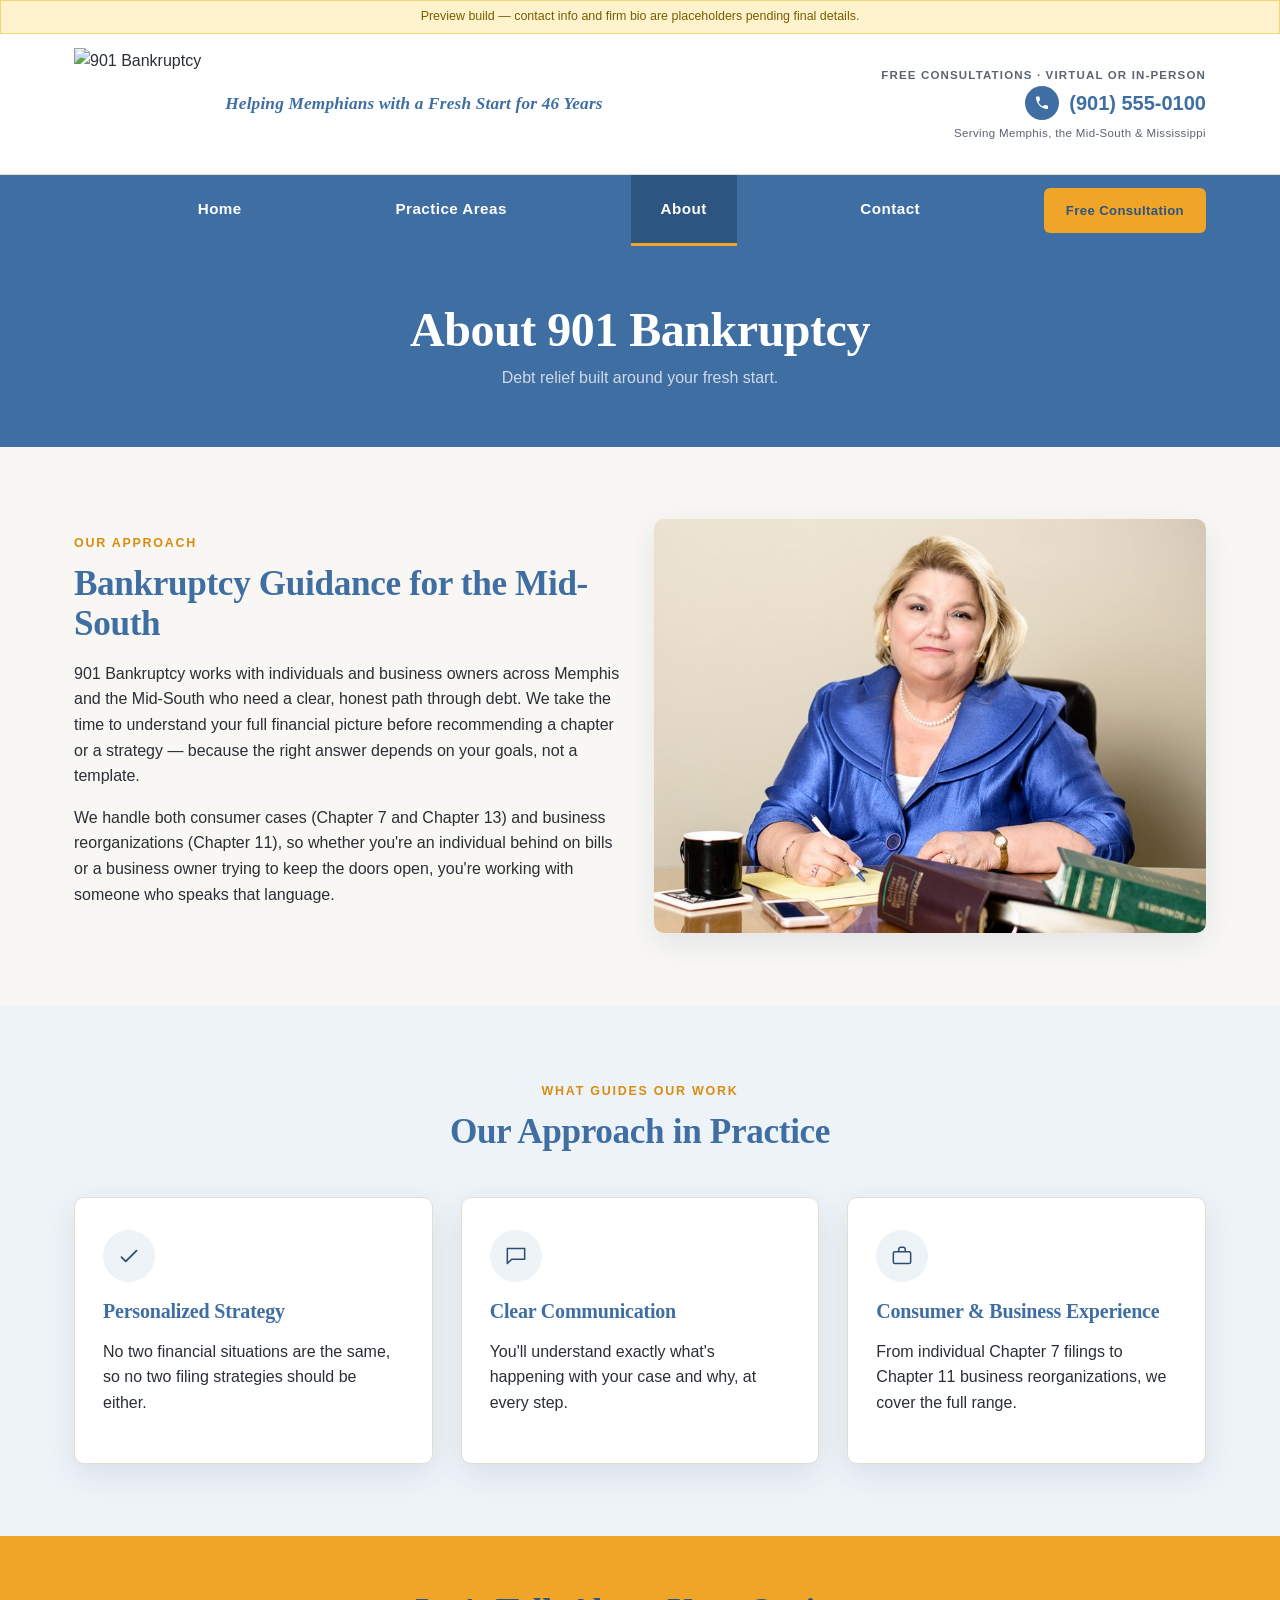
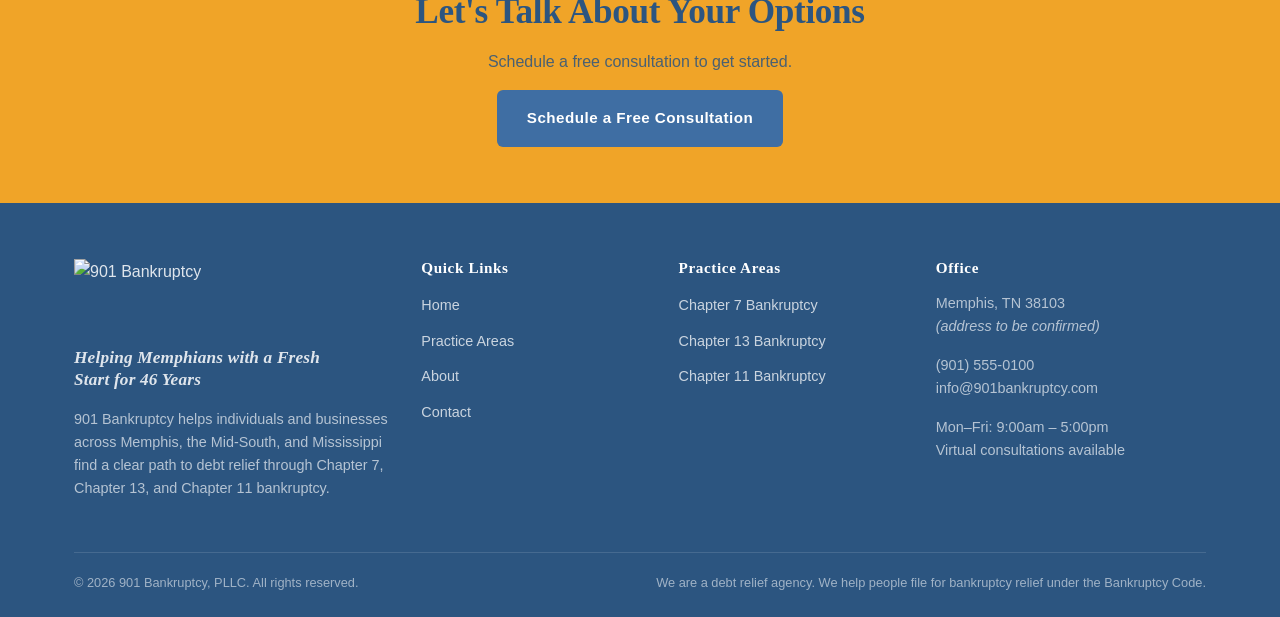
==== commit 650d1dbd: "Enhance SEO with meta tags in about.html Added Open Graph and Twitter meta tags for better social me" ====
--- a/about.html
+++ b/about.html
@@ -5,6 +5,19 @@
 <meta name="viewport" content="width=device-width, initial-scale=1.0">
 <title>About | 901 Bankruptcy</title>
 <meta name="description" content="Learn about 901 Bankruptcy's approach to consumer and business bankruptcy relief in Memphis and the Mid-South.">
+<link rel="canonical" href="https://901bankruptcy.com/about.html">
+<meta property="og:type" content="website">
+<meta property="og:site_name" content="901 Bankruptcy">
+<meta property="og:url" content="https://901bankruptcy.com/about.html">
+<meta property="og:title" content="About | 901 Bankruptcy">
+<meta property="og:description" content="Learn about 901 Bankruptcy's approach to consumer and business bankruptcy relief in Memphis and the Mid-South.">
+<meta property="og:image" content="https://901bankruptcy.com/assets/901socialpreview.png">
+<meta property="og:image:width" content="1200">
+<meta property="og:image:height" content="630">
+<meta name="twitter:card" content="summary_large_image">
+<meta name="twitter:title" content="About | 901 Bankruptcy">
+<meta name="twitter:description" content="Learn about 901 Bankruptcy's approach to consumer and business bankruptcy relief in Memphis and the Mid-South.">
+<meta name="twitter:image" content="https://901bankruptcy.com/assets/901socialpreview.png">
 <link rel="preconnect" href="https://fonts.googleapis.com">
 <link href="https://fonts.googleapis.com/css2?family=Inter:wght@400;500;600;700&family=Poppins:wght@700;800;900&family=Playfair+Display:wght@700;800;900&display=swap" rel="stylesheet">
 <link rel="stylesheet" href="css/style.css">
@@ -15,22 +28,8 @@
   <header class="site-header">
     <div class="container">
       <a href="index.html" class="site-logo">
-        <span class="mark">
-          <span class="mark-901">901</span>
-          <svg class="sunburst" viewBox="0 0 60 60" aria-hidden="true">
-        <g class="rays" transform="translate(6,54)">
-          <line x1="0" y1="0" x2="0" y2="-30" transform="rotate(-30)"/>
-          <line x1="0" y1="0" x2="0" y2="-34" transform="rotate(-10)"/>
-          <line x1="0" y1="0" x2="0" y2="-36" transform="rotate(10)"/>
-          <line x1="0" y1="0" x2="0" y2="-34" transform="rotate(30)"/>
-          <line x1="0" y1="0" x2="0" y2="-30" transform="rotate(50)"/>
-        </g>
-      </svg>
-        </span>
-        <span class="wordwrap">
-          <span class="word">BANKRUPTCY</span>
-          <span class="tagline">Helping Memphians with a Fresh Start for 46 Years</span>
-        </span>
+        <img src="assets/logo-navy.png" alt="901 Bankruptcy" class="logo-mark">
+        <span class="tagline">Helping Memphians with a Fresh Start for 46 Years</span>
       </a>
       <div class="header-cta">
         <div class="top-note">Free Consultations &middot; Virtual or In-Person</div>
@@ -122,22 +121,8 @@
       <div class="footer-grid">
         <div>
           <a href="index.html" class="site-logo footer-logo">
-        <span class="mark">
-          <span class="mark-901">901</span>
-          <svg class="sunburst" viewBox="0 0 60 60" aria-hidden="true">
-        <g class="rays" transform="translate(6,54)">
-          <line x1="0" y1="0" x2="0" y2="-30" transform="rotate(-30)"/>
-          <line x1="0" y1="0" x2="0" y2="-34" transform="rotate(-10)"/>
-          <line x1="0" y1="0" x2="0" y2="-36" transform="rotate(10)"/>
-          <line x1="0" y1="0" x2="0" y2="-34" transform="rotate(30)"/>
-          <line x1="0" y1="0" x2="0" y2="-30" transform="rotate(50)"/>
-        </g>
-      </svg>
-        </span>
-        <span class="wordwrap">
-          <span class="word">BANKRUPTCY</span>
-          <span class="tagline">Helping Memphians with a Fresh Start for 46 Years</span>
-        </span>
+        <img src="assets/logo-white.png" alt="901 Bankruptcy" class="logo-mark">
+        <span class="tagline">Helping Memphians with a Fresh Start for 46 Years</span>
       </a>
           <p style="margin-top:16px;">901 Bankruptcy helps individuals and businesses across Memphis, the Mid-South, and Mississippi find a clear path to debt relief through Chapter 7, Chapter 13, and Chapter 11 bankruptcy.</p>
         </div>
--- a/css/style.css
+++ b/css/style.css
@@ -221,28 +221,8 @@
 .top-bar .consult-btn:hover { background: var(--navy-dark); }
 
 /* ---------- Logo ---------- */
-.site-logo { display: flex; align-items: center; gap: 22px; }
-.site-logo .mark { position: relative; display: flex; align-items: center; }
-.site-logo .mark-901 {
-  font-family: var(--font-logo);
-  font-weight: 900;
-  font-size: 4.8rem;
-  color: var(--navy);
-  letter-spacing: -0.03em;
-}
-.site-logo .sunburst { width: 58px; height: 58px; margin-left: -6px; overflow: visible; }
-.sunburst .rays line { stroke: var(--gold); stroke-width: 7; stroke-linecap: round; }
-.site-logo .wordwrap { display: flex; flex-direction: column; line-height: 1.1; }
-.site-logo .word {
-  font-family: var(--font-logo);
-  font-weight: 900;
-  letter-spacing: 0.06em;
-  color: var(--navy);
-  font-size: 2.05rem;
-  padding-bottom: 8px;
-  border-bottom: 3px solid var(--gold);
-  display: inline-block;
-}
+.site-logo { display: flex; align-items: center; gap: 24px; }
+.site-logo .logo-mark { height: 112px; width: auto; display: block; }
 .site-logo .tagline {
   font-family: var(--font-head);
   font-size: 1.08rem;
@@ -251,25 +231,25 @@
   font-style: italic;
   color: var(--navy);
   font-weight: 700;
-  margin-top: 7px;
-  max-width: 520px;
+  max-width: 430px;
   white-space: normal;
-  line-height: 1.25;
+  line-height: 1.3;
 }
 @media (max-width: 900px) {
-  .site-logo .mark-901 { font-size: 3.6rem; }
-  .site-logo .sunburst { width: 46px; height: 46px; }
-  .site-logo .word { font-size: 1.6rem; }
-  .site-logo .tagline { max-width: 320px; font-size: 0.95rem; }
+  .site-logo .logo-mark { height: 84px; }
+  .site-logo .tagline { max-width: 260px; font-size: 0.95rem; }
 }
 @media (max-width: 640px) {
-  .site-logo .mark-901 { font-size: 2.8rem; }
-  .site-logo .sunburst { width: 36px; height: 36px; }
-  .site-logo .word { font-size: 1.25rem; }
-  .site-logo .tagline { max-width: 220px; font-size: 0.82rem; }
-}
-.site-footer .site-logo .word { border-bottom-color: var(--gold); }
-.site-footer .site-logo .tagline { color: rgba(255,255,255,0.85); }
+  .site-logo .logo-mark { height: 62px; }
+  .site-logo .tagline { max-width: 190px; font-size: 0.8rem; }
+}
+.site-footer .site-logo {
+  flex-direction: column;
+  align-items: flex-start;
+  gap: 12px;
+}
+.site-footer .site-logo .logo-mark { height: 76px; }
+.site-footer .site-logo .tagline { color: rgba(255,255,255,0.85); max-width: 260px; }
 
 /* ---------- Sticky top (logo/CTA row + nav stay pinned together) ---------- */
 .site-top {
@@ -838,8 +818,6 @@
   letter-spacing: 0.04em;
   margin-bottom: 16px;
 }
-.site-footer .site-logo .mark-901,
-.site-footer .site-logo .word { color: var(--white); }
 .site-footer p { color: rgba(255,255,255,0.65); font-size: 0.9rem; }
 .footer-links { list-style: none; padding: 0; margin: 0; }
 .footer-links li { margin-bottom: 10px; }
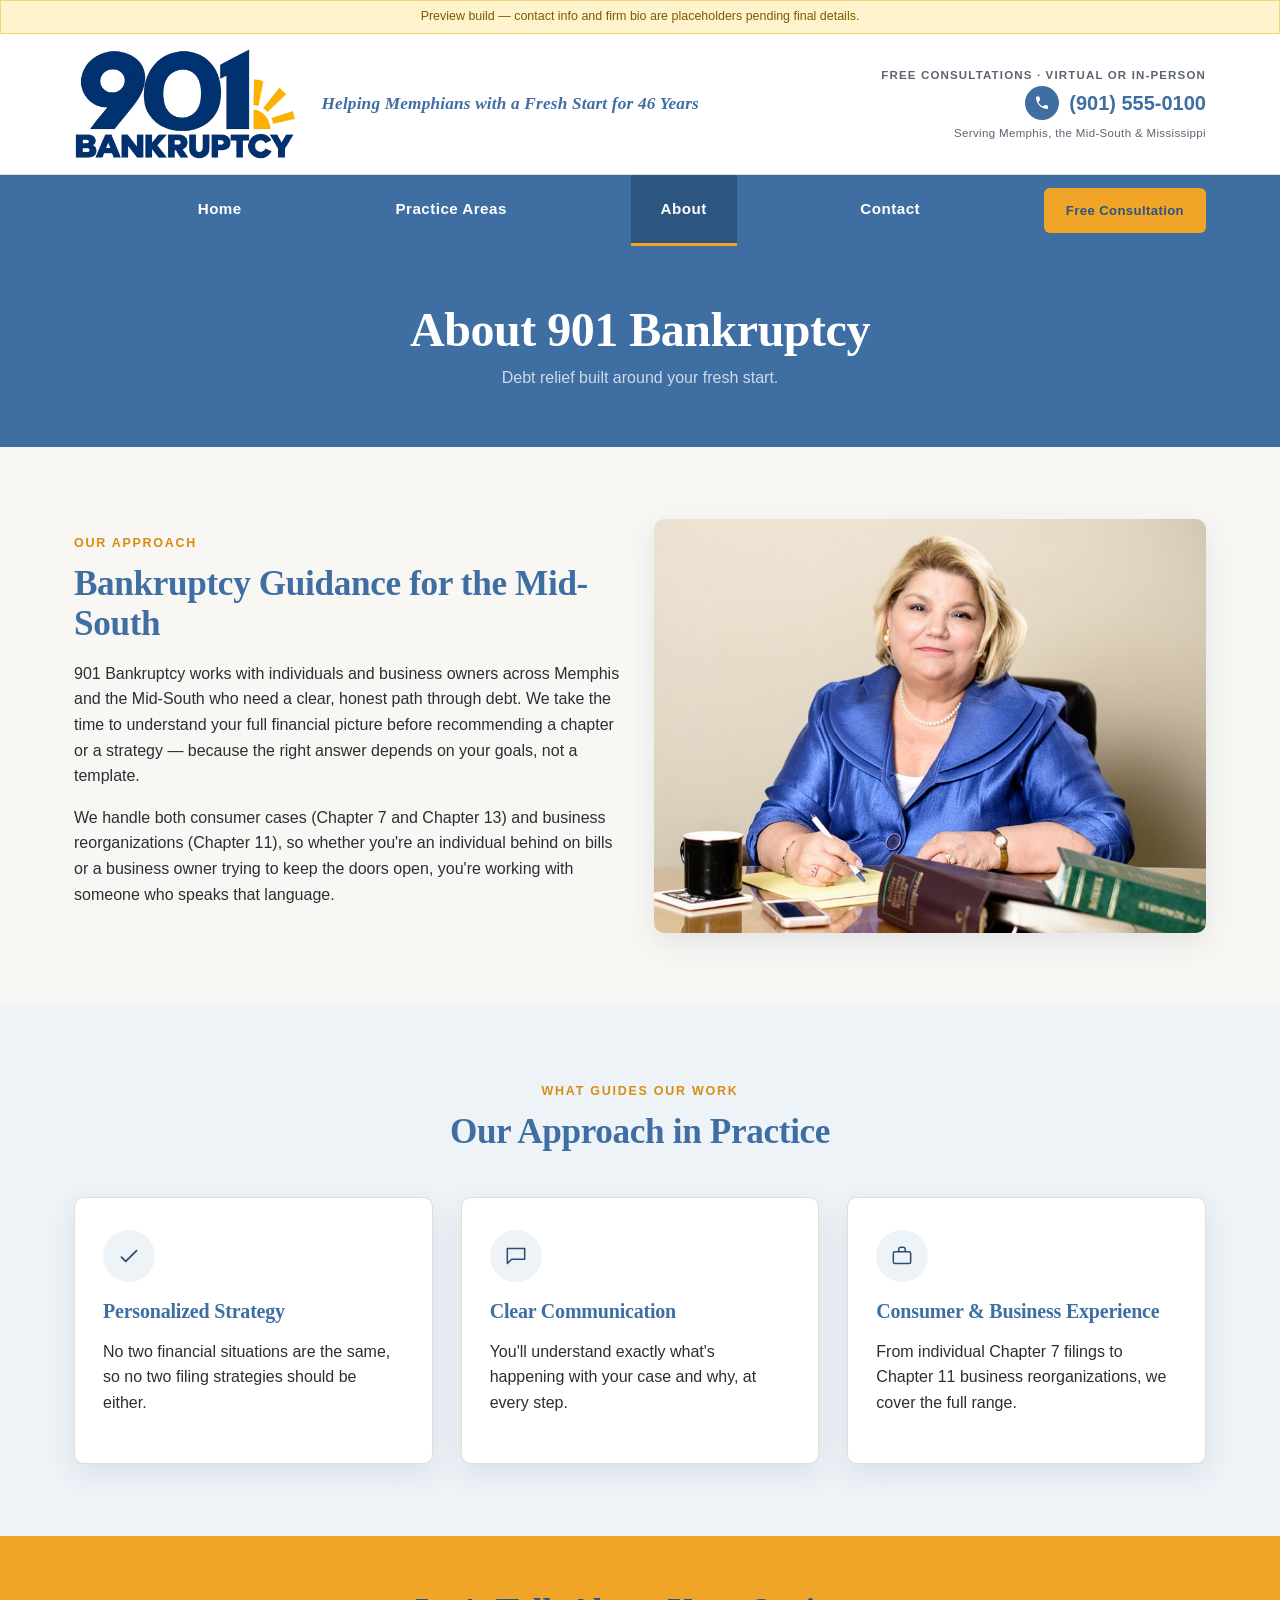
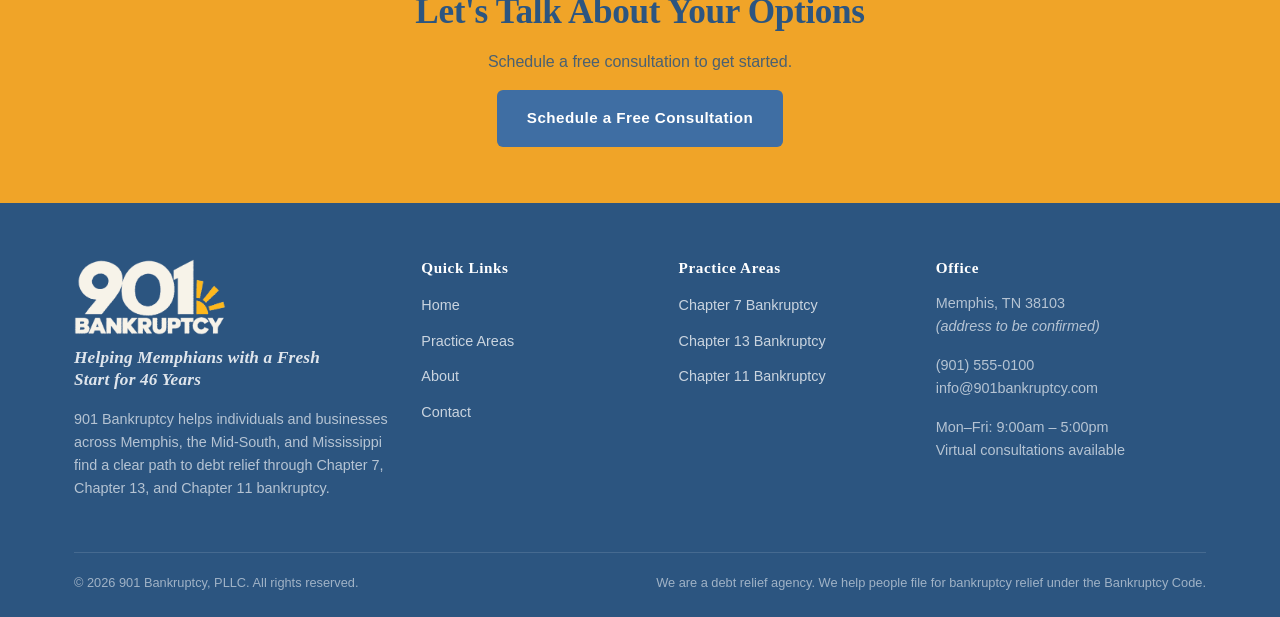
==== commit 4def775f: "Update canonical and Open Graph URLs to Netlify" ====
--- a/about.html
+++ b/about.html
@@ -5,19 +5,19 @@
 <meta name="viewport" content="width=device-width, initial-scale=1.0">
 <title>About | 901 Bankruptcy</title>
 <meta name="description" content="Learn about 901 Bankruptcy's approach to consumer and business bankruptcy relief in Memphis and the Mid-South.">
-<link rel="canonical" href="https://901bankruptcy.com/about.html">
+<link rel="canonical" href="https://901bankruptcy.netlify.app/about.html">
 <meta property="og:type" content="website">
 <meta property="og:site_name" content="901 Bankruptcy">
-<meta property="og:url" content="https://901bankruptcy.com/about.html">
+<meta property="og:url" content="https://901bankruptcy.netlify.app/about.html">
 <meta property="og:title" content="About | 901 Bankruptcy">
 <meta property="og:description" content="Learn about 901 Bankruptcy's approach to consumer and business bankruptcy relief in Memphis and the Mid-South.">
-<meta property="og:image" content="https://901bankruptcy.com/assets/901socialpreview.png">
+<meta property="og:image" content="https://901bankruptcy.netlify.app/assets/901socialpreview.png">
 <meta property="og:image:width" content="1200">
 <meta property="og:image:height" content="630">
 <meta name="twitter:card" content="summary_large_image">
 <meta name="twitter:title" content="About | 901 Bankruptcy">
 <meta name="twitter:description" content="Learn about 901 Bankruptcy's approach to consumer and business bankruptcy relief in Memphis and the Mid-South.">
-<meta name="twitter:image" content="https://901bankruptcy.com/assets/901socialpreview.png">
+<meta name="twitter:image" content="https://901bankruptcy.netlify.app/assets/901socialpreview.png">
 <link rel="preconnect" href="https://fonts.googleapis.com">
 <link href="https://fonts.googleapis.com/css2?family=Inter:wght@400;500;600;700&family=Poppins:wght@700;800;900&family=Playfair+Display:wght@700;800;900&display=swap" rel="stylesheet">
 <link rel="stylesheet" href="css/style.css">
--- a/css/style.css
+++ b/css/style.css
@@ -539,11 +539,14 @@
 .highlight-label {
   font-family: var(--font-logo);
   font-weight: 900;
-  color: var(--gold);
+  color: var(--white);
   letter-spacing: 0.03em;
   font-size: 1.35rem;
   line-height: 1.15;
   white-space: nowrap;
+  padding-bottom: 8px;
+  border-bottom: 3px solid var(--gold);
+  display: inline-block;
 }
 @media (max-width: 1080px) {
   .highlight-label { white-space: normal; font-size: 1.2rem; }
@@ -552,7 +555,7 @@
   font-size: 1rem;
   font-weight: 600;
   color: rgba(255,255,255,0.9);
-  margin-top: 8px;
+  margin-top: 10px;
 }
 @media (max-width: 860px) {
   .highlight-grid { flex-wrap: wrap; gap: 28px 0; }
